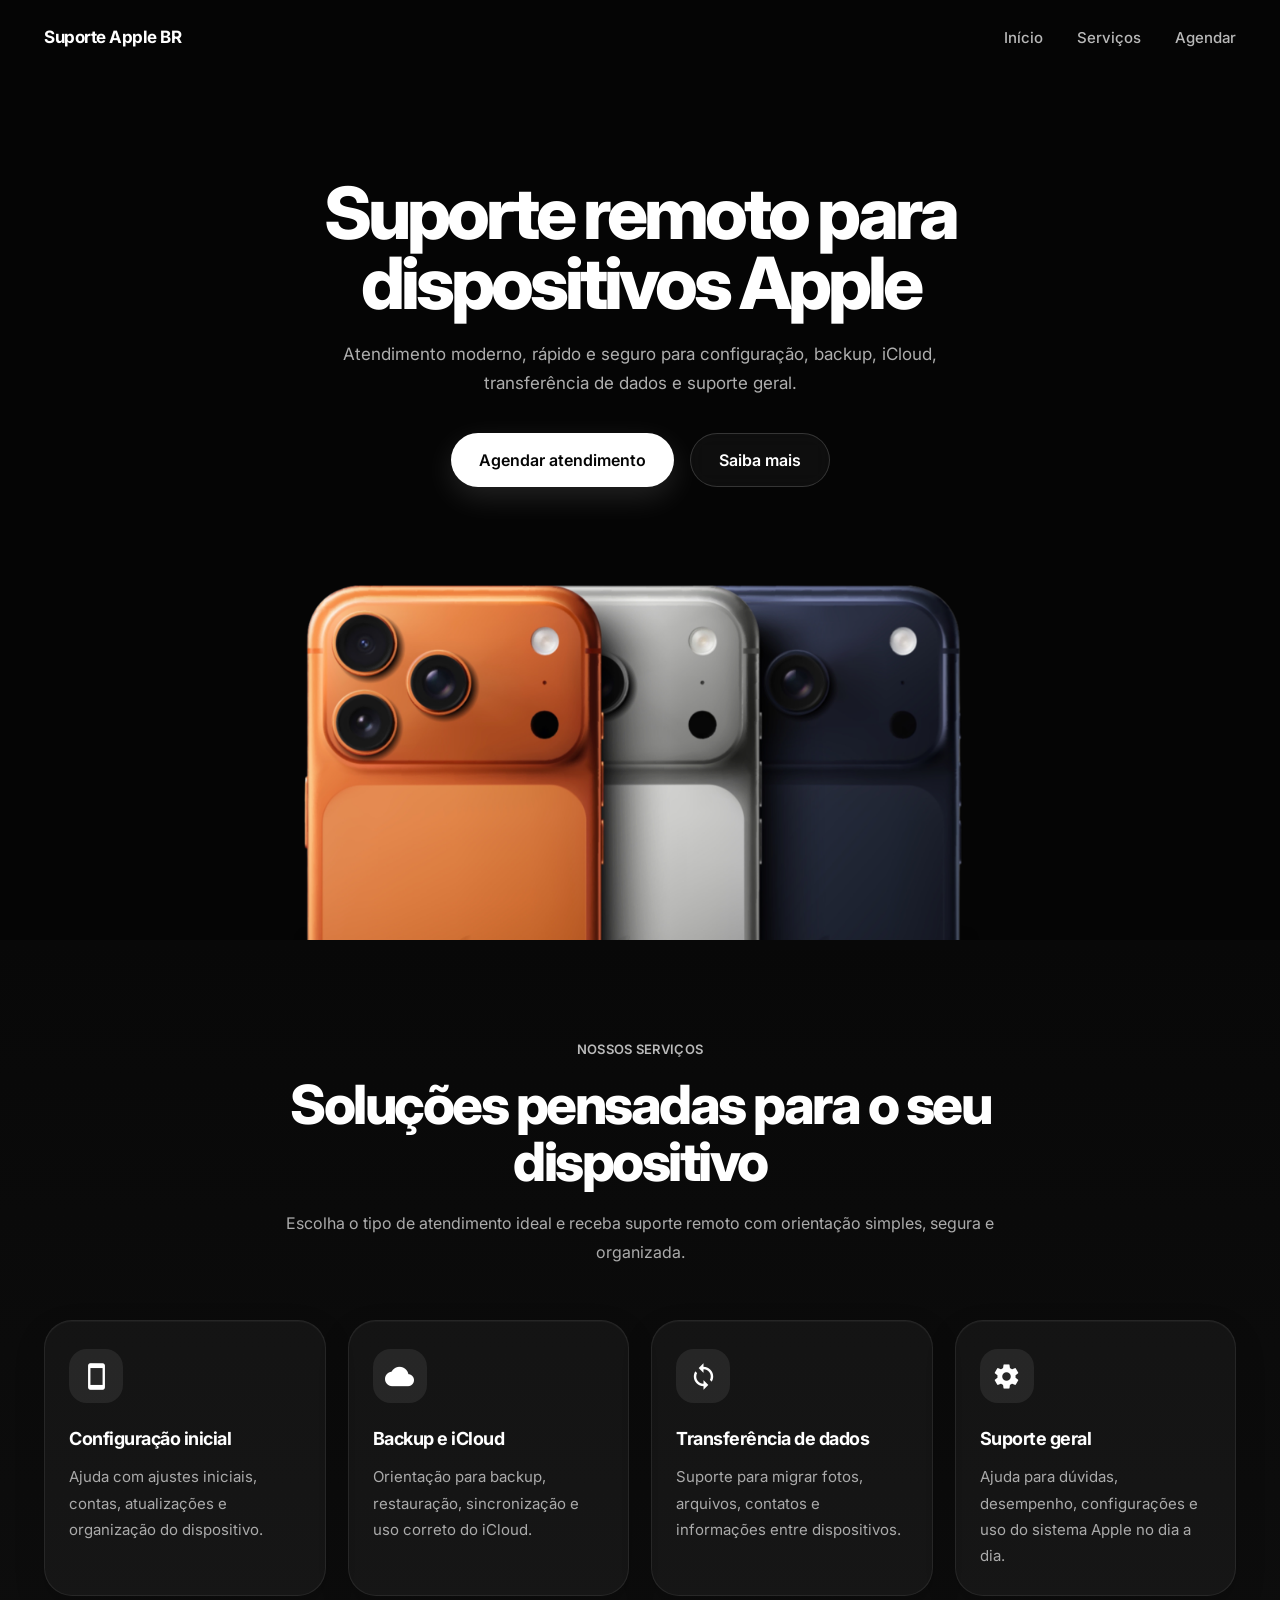
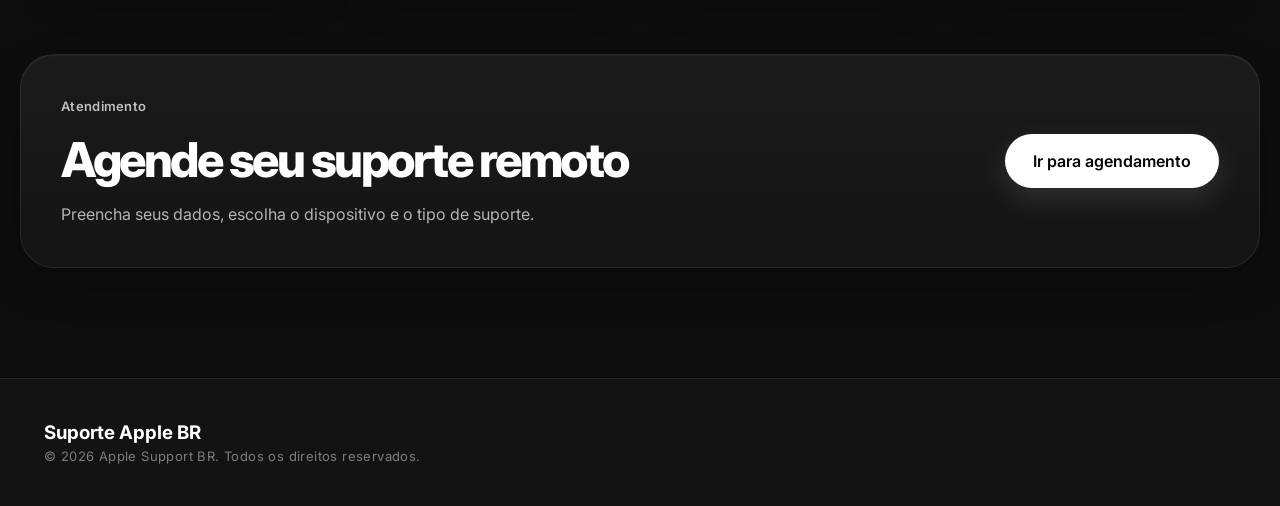
==== index.html @ 1d390153 "chore: estrutura inicial do projeto suporte apple br" ====
<!DOCTYPE html>
<html lang="pt-BR">
<head>
  <meta charset="UTF-8">
  <meta name="viewport" content="width=device-width, initial-scale=1.0">
  <title>Suporte Apple BR</title>

  <link rel="shortcut icon" href="./abas/images/applesupport.ico" type="image/x-icon">
  <link rel="preconnect" href="https://fonts.googleapis.com">
  <link rel="preconnect" href="https://fonts.gstatic.com" crossorigin>
  <link href="https://fonts.googleapis.com/css2?family=Inter:wght@400;500;600;700;800&display=swap" rel="stylesheet">
  <link href="https://fonts.googleapis.com/icon?family=Material+Icons" rel="stylesheet">

  <link rel="stylesheet" href="style.css">
</head>
<body>

  <header class="cabecalho">
    <div class="centro cabecalho-conteudo">
      <a href="./index.html" class="logo">Suporte Apple BR</a>
  
      <nav class="menu">
        <a href="#">Início</a>
        <a href="#servicos">Serviços</a>
        <a href="./abas/agendamento.html">Agendar</a>
      </nav>
    </div>
  </header>

  <main>
    <section class="inicio">
      <div class="centro inicio-conteudo">
        <div class="texto-inicio">
          <h1 class="titulo-inicio" id="titulo-dispositivo">
            Suporte remoto <br class="quebra-mobile"> para dispositivos Apple</h1>
          <p class="descricao-inicio" id="descricao-dispositivo">
            Atendimento moderno, rápido e seguro para configuração, backup, iCloud,
            transferência de dados e suporte geral.
          </p>
          <div class="botoes-inicio">
            <a href="abas/agendamento.html" class="botao botao-claro">
              <span class="negrito-mobile">Agendar atendimento</span>
            </a>
            <a href="#servicos" class="botao botao-escuro">Saiba mais</a>
          </div>
        </div>

        <div class="imagem-inicio">
          <img id="imagem-dispositivo" src="./abas/images/IMG_7301.PNG" alt="iPhone em destaque">
        </div>
      </div>
    </section>

    <section class="servicos" id="servicos">
      <div class="centro">
        <div class="topo-secao">
          <p class="mini-titulo">NOSSOS SERVIÇOS</p>
          <h2 class="titulo-secao">Soluções pensadas para o seu dispositivo</h2>
          <p class="texto-secao">
            Escolha o tipo de atendimento ideal e receba suporte remoto com orientação simples, segura e organizada.
          </p>
        </div>

        <div class="grade-servicos">
          <div class="card-servico">
            <span class="material-icons icone-servico">smartphone</span>
            <h3>Configuração inicial</h3>
            <p>Ajuda com ajustes iniciais, contas, atualizações e organização do dispositivo.</p>
          </div>
          <div class="card-servico">
            <span class="material-icons icone-servico">cloud</span>
            <h3>Backup e iCloud</h3>
            <p>Orientação para backup, restauração, sincronização e uso correto do iCloud.</p>
          </div>
          <div class="card-servico">
            <span class="material-icons icone-servico">sync</span>
            <h3>Transferência de dados</h3>
            <p>Suporte para migrar fotos, arquivos, contatos e informações entre dispositivos.</p>
          </div>
          <div class="card-servico">
            <span class="material-icons icone-servico">settings</span>
            <h3>Suporte geral</h3>
            <p>Ajuda para dúvidas, desempenho, configurações e uso do sistema Apple no dia a dia.</p>
          </div>
        </div>
      </div>
    </section>

    <section class="agendamento-destaque">
      <div class="centro caixa-destaque">
        <div class="texto-destaque">
          <p class="mini-titulo">Atendimento</p>
          <h2 class="titulo-destaque">Agende seu suporte remoto</h2>
          <p class="descricao-destaque">
            Preencha seus dados, escolha o dispositivo e o tipo de suporte.
          </p>
        </div>
        <div class="acao-destaque">
          <a href="abas/agendamento.html" class="botao botao-claro">Ir para agendamento</a>
        </div>
      </div>
    </section>
  </main>

  <footer class="rodape">
    <div class="centro rodape-conteudo">
      <div class="rodape-esquerda">
        <h3>Suporte Apple BR</h3>
        <p>© 2026 Apple Support BR. Todos os direitos reservados.</p>
      </div>
    </div>
  </footer>
</body>
</html>
---- style.css ----
:root {
  --preto-principal: #050505;
  --preto-secundario: #0d0d0d;
  --preto-rodape: #131313;
  --branco: #ffffff;
  --branco-hover: #eaeaea;
}

* {
  margin: 0;
  padding: 0;
  box-sizing: border-box;
}

html {
  scroll-behavior: smooth;
}

body {
  font-family: "Inter", sans-serif;
  background-color: var(--preto-principal);
  color: var(--branco);
  line-height: 1.5;
  overflow-x: hidden;
}

img {
  display: block;
  max-width: 100%;
}

a {
  color: inherit;
  text-decoration: none;
}

button {
  font: inherit;
}

.centro {
  width: 100%;
  max-width: 1240px;
  margin: 0 auto;
  padding: 0 24px;
}

.cabecalho {
  position: absolute;
  top: 0;
  left: 0;
  z-index: 1000;
  width: 100%;
  background-color: rgba(0, 0, 0, 0);
}

.cabecalho-conteudo {
  display: flex;
  align-items: center;
  justify-content: space-between;
  min-height: 76px;
}

.logo {
  color: var(--branco);
  font-size: 17px;
  font-weight: 700;
  letter-spacing: -0.5px;
}

.menu {
  display: flex;
  align-items: center;
  gap: 34px;
}

.menu a {
  color: rgba(255, 255, 255, 0.72);
  font-size: 15px;
  font-weight: 500;
  transition: color 0.2s ease, text-shadow 0.2s ease;
}

.menu a:hover {
  color: var(--branco);
  text-shadow: 0 0 8px rgba(255, 255, 255, 0.25);
}

.inicio {
  position: relative;
  overflow: hidden;
  padding-top: 150px;
}

.inicio-conteudo {
  position: relative;
  z-index: 1;
  display: flex;
  flex-direction: column;
  align-items: center;
  text-align: center;
}

.texto-inicio {
  max-width: 860px;
  padding-top: 28px;
}

.titulo-inicio {
  max-width: 900px;
  margin: 0 auto 22px;
  font-size: 72px;
  font-weight: 800;
  line-height: 0.97;
  letter-spacing: -4px;
}

.descricao-inicio {
  max-width: 690px;
  margin: 0 auto;
  color: rgba(255, 255, 255, 0.68);
  font-size: 17px;
  line-height: 1.75;
}

.botoes-inicio {
  display: flex;
  justify-content: center;
  gap: 16px;
  margin-top: 34px;
  flex-wrap: wrap;
}

.botao {
  display: inline-flex;
  align-items: center;
  justify-content: center;
  min-height: 54px;
  padding: 0 28px;
  border-radius: 999px;
  font-size: 16px;
  font-weight: 600;
  transition: background-color 0.2s ease, box-shadow 0.2s ease, border-color 0.2s ease;
}

.botao-claro {
  background-color: var(--branco);
  color: var(--preto-principal);
  box-shadow: 0 10px 30px rgba(255, 255, 255, 0.12);
}

.botao-claro:hover {
  background-color: var(--branco-hover);
  box-shadow: 0 0 18px rgba(255, 255, 255, 0.22);
}

.botao-escuro {
  background-color: rgba(255, 255, 255, 0.04);
  color: var(--branco);
  border: 1px solid rgba(255, 255, 255, 0.16);
  backdrop-filter: blur(10px);
}

.botao-escuro:hover {
  background-color: rgba(255, 255, 255, 0.08);
  box-shadow: 0 0 18px rgba(255, 255, 255, 0.1);
}

.imagem-inicio {
  display: flex;
  justify-content: center;
  width: 100%;
  margin-top: 44px;
  line-height: 0;
}

.imagem-inicio img {
  display: block;
  width: 100%;
  max-width: 950px;
  max-height: 700px;
  margin-bottom: -90px;
}

.servicos {
  padding: 96px 0 28px;
  background: linear-gradient(180deg, #080808 0%, #0d0d0d 100%);
  scroll-margin-top: 100px;
}

.topo-secao {
  max-width: 760px;
  margin: 0 auto 54px;
  text-align: center;
}

.mini-titulo {
  display: inline-block;
  margin-bottom: 18px;
  color: rgba(255, 255, 255, 0.72);
  font-size: 13px;
  font-weight: 600;
  letter-spacing: 0.3px;
}

.titulo-secao {
  margin-bottom: 18px;
  font-size: 54px;
  font-weight: 800;
  line-height: 1.05;
  letter-spacing: -2.5px;
}

.texto-secao {
  color: rgba(255, 255, 255, 0.66);
  font-size: 16px;
  line-height: 1.8;
}

.grade-servicos {
  display: grid;
  grid-template-columns: repeat(4, 1fr);
  gap: 22px;
}

.card-servico {
  min-height: 240px;
  padding: 28px 24px 26px;
  background-color: rgba(255, 255, 255, 0.04);
  border: 1px solid rgba(255, 255, 255, 0.08);
  border-radius: 28px;
  box-shadow: inset 0 1px 0 rgba(255, 255, 255, 0.03), 0 12px 30px rgba(0, 0, 0, 0.18);
  transition: border-color 0.2s ease, background-color 0.2s ease, box-shadow 0.2s ease;
}

.card-servico:hover {
  background-color: rgba(255, 255, 255, 0.05);
  border-color: rgba(255, 255, 255, 0.16);
  box-shadow: inset 0 1px 0 rgba(255, 255, 255, 0.03), 0 0 18px rgba(255, 255, 255, 0.08);
}

.icone-servico {
  display: inline-flex;
  align-items: center;
  justify-content: center;
  width: 54px;
  height: 54px;
  margin-bottom: 22px;
  background-color: rgba(255, 255, 255, 0.08);
  color: var(--branco);
  font-size: 29px;
  border-radius: 18px;
}

.card-servico h3 {
  margin-bottom: 12px;
  font-size: 18px;
  font-weight: 700;
  letter-spacing: -0.5px;
}

.card-servico p {
  color: rgba(255, 255, 255, 0.64);
  font-size: 15px;
  line-height: 1.75;
}

.agendamento-destaque {
  padding: 30px 0 110px;
  background-color: var(--preto-secundario);
}

.caixa-destaque {
  display: flex;
  align-items: center;
  justify-content: space-between;
  gap: 28px;
  padding: 38px 40px;
  background: linear-gradient(180deg, rgba(255, 255, 255, 0.06), rgba(255, 255, 255, 0.03));
  border: 1px solid rgba(255, 255, 255, 0.08);
  border-radius: 34px;
  box-shadow: inset 0 1px 0 rgba(255, 255, 255, 0.04), 0 16px 40px rgba(0, 0, 0, 0.22);
  transition: border-color 0.2s ease, box-shadow 0.2s ease;
}

.caixa-destaque:hover {
  border-color: rgba(255, 255, 255, 0.35);
  box-shadow: inset 0 1px 0 rgba(255, 255, 255, 0.04), 0 0 20px rgba(255, 255, 255, 0.08);
}

.texto-destaque {
  max-width: 680px;
}

.titulo-destaque {
  margin-bottom: 14px;
  font-size: 48px;
  font-weight: 800;
  line-height: 1.06;
  letter-spacing: -2.5px;
}

.descricao-destaque {
  color: rgba(255, 255, 255, 0.68);
  font-size: 16px;
  line-height: 1.8;
}


.rodape {
  padding: 40px 0;
  background-color: var(--preto-rodape);
  border-top: 1px solid rgba(255, 255, 255, 0.08);
}

.rodape-conteudo {
  display: flex;
  align-items: center;
  justify-content: space-between;
  flex-wrap: wrap;
}

.rodape-esquerda p {
  color: rgba(255, 255, 255, 0.45);
  font-size: 13px;
  letter-spacing: 0.4px;
}

.rodape-direita {
  display: flex;
  gap: 28px;
}

.rodape-direita a {
  color: rgba(255, 255, 255, 0.45);
  font-size: 12px;
  letter-spacing: 1px;
}

.rodape-direita a:hover {
  color: var(--branco);
}

.quebra-mobile {
  display: none;
}

@media (max-width: 1024px) {
  .centro {
    padding: 0 24px;
  }

  .menu {
    display: none;
  }

  .inicio {
    position: relative;
    z-index: 1;
    min-height: auto;
    padding-top: 100px;
    padding-bottom: 0;
  }

  .quebra-mobile {
    display: block;
  }

  .inicio-conteudo {
    display: flex;
    flex-direction: column;
    align-items: center;
    min-height: auto;
    padding-bottom: 0;
    text-align: center;
  }

  .texto-inicio {
    padding-top: 35px;
  }

  .titulo-inicio {
    font-size: 37px;
    line-height: 1.1;
  }

  .descricao-inicio {
    color: rgba(255, 255, 255, 0.6);
    font-size: 16px;
  }

  .botoes-inicio {
    flex-direction: column;
    width: 100%;
    gap: 17px;
  }

  .negrito-mobile {
    font-weight: 800;
  }

  .botao {
    width: 100%;
  }

  .imagem-inicio {
    position: relative;
    z-index: 1;
    display: flex;
    justify-content: center;
    width: 100%;
    margin-top: 40px;
    margin-bottom: 0;
    overflow: hidden;
    line-height: 0;
  }

  .imagem-inicio img {
    display: block;
    width: 100%;
    max-width: 950px;
    margin-bottom: 0;
    position: static;
    transform: translateY(30px) scale(1.3);
  }

  .servicos {
    z-index: 0;
    padding-top: 60px;
    padding-bottom: 40px;
  }

  .titulo-secao {
    font-size: 35px;
  }

  .grade-servicos {
    grid-template-columns: 1fr;
    gap: 16px;
  }

  .card-servico {
    min-height: auto;
  }

  .agendamento-destaque::before {
    content: "";
    display: block;
    width: 150px;
    height: 1px;
    margin: 0 auto 50px;
    background-color: rgba(255, 255, 255, 0.1);
  }

  .caixa-destaque {
    flex-direction: column;
    width: auto;
    margin: 0 10px;
    padding: 40px 24px;
    gap: 30px;
    text-align: center;
  }

  .titulo-destaque {
    font-size: 29px;
  }

  .acao-destaque {
    width: 100%;
  }
}
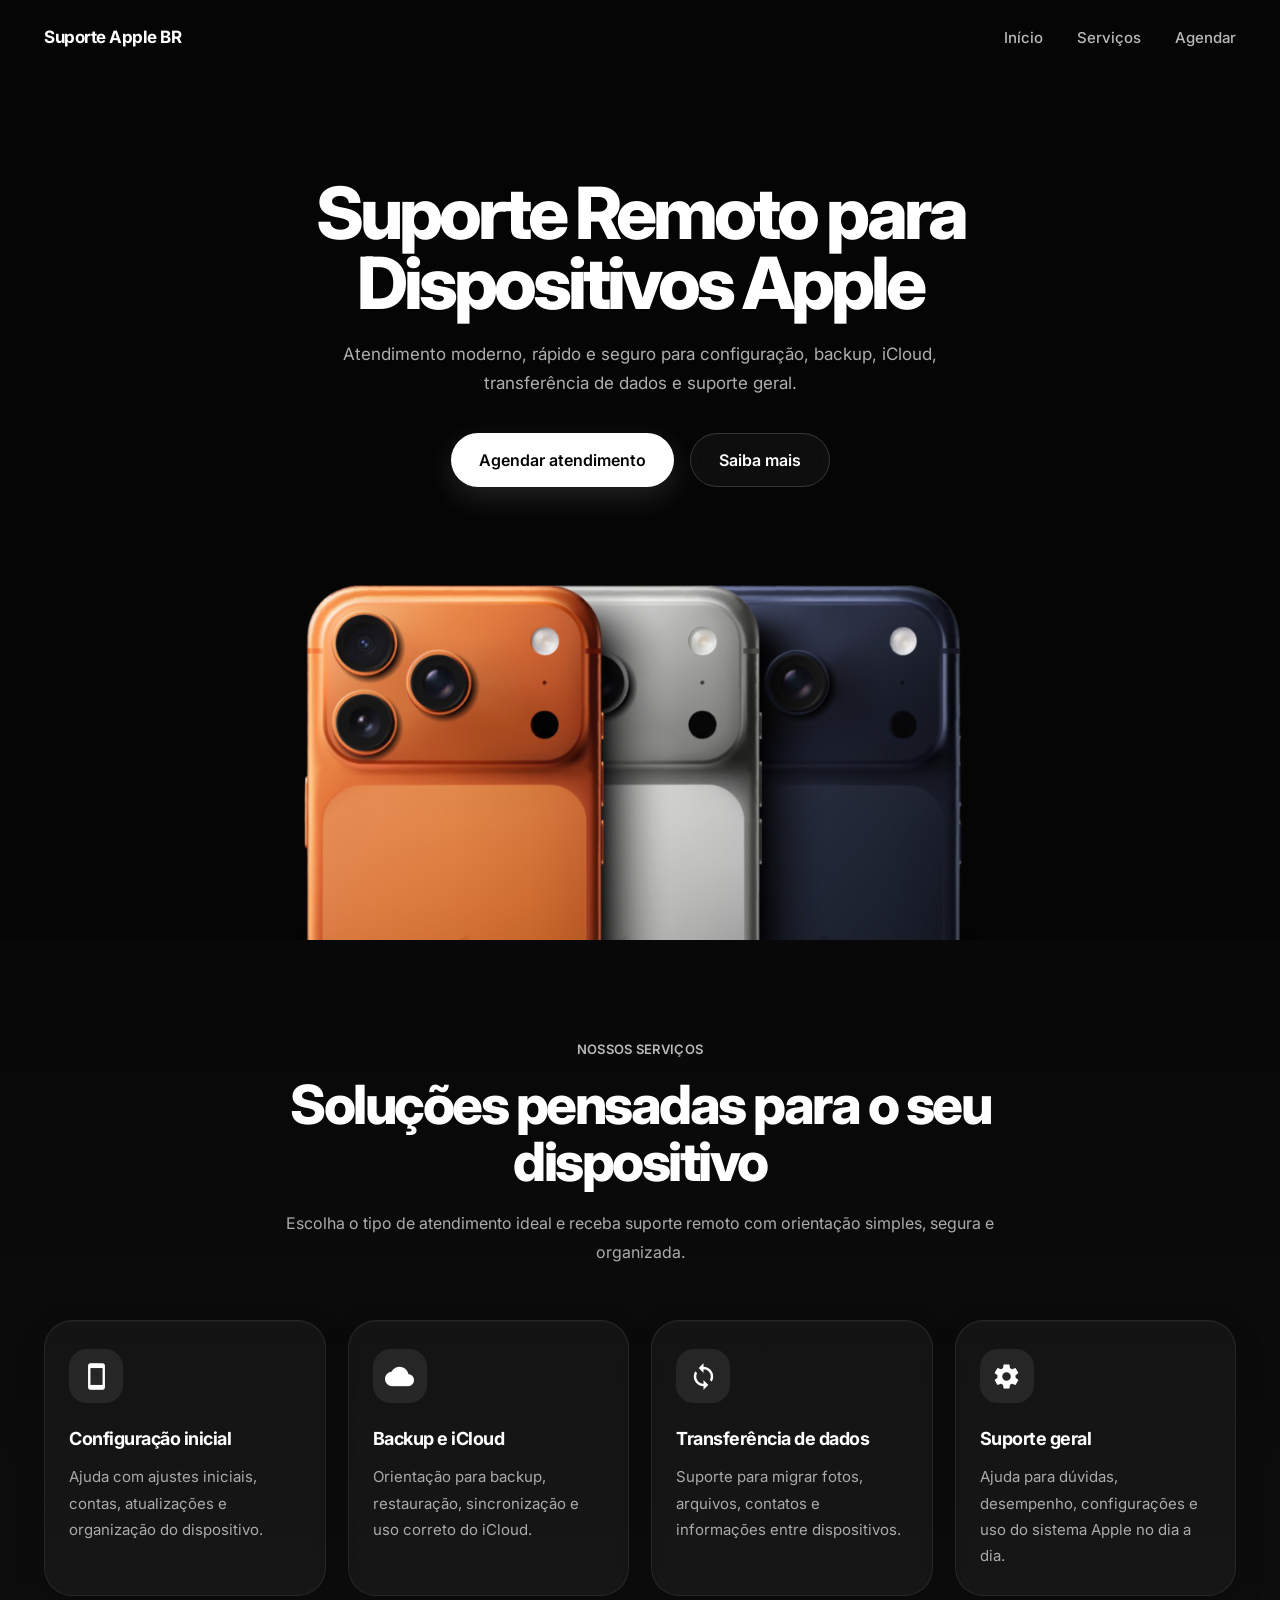
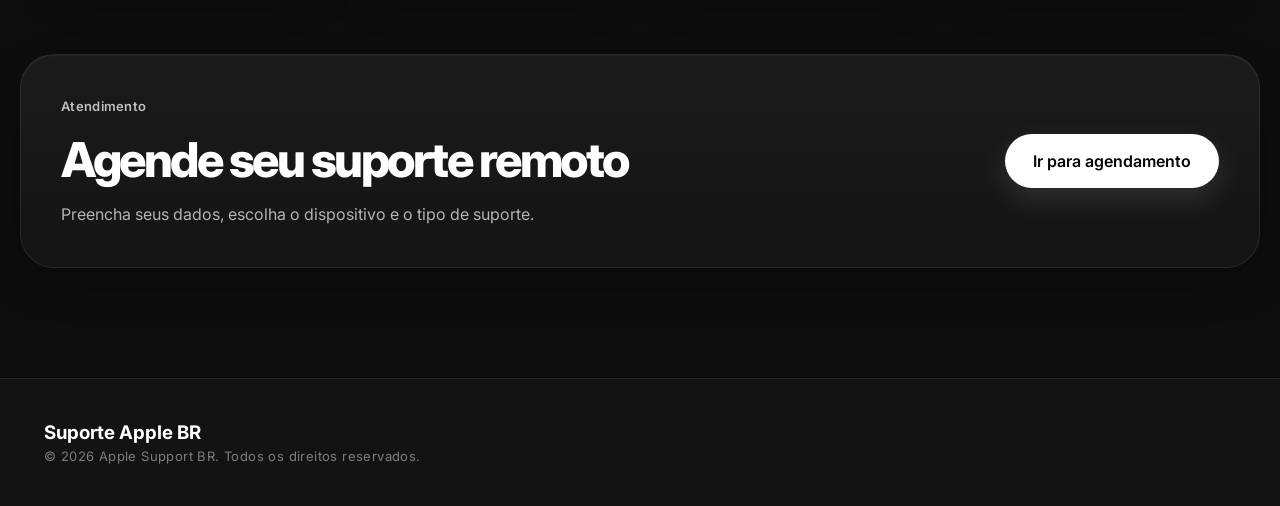
==== commit d90f030f: "style: ajusta título mobile da página inicial" ====
--- a/index.html
+++ b/index.html
@@ -32,7 +32,7 @@
       <div class="centro inicio-conteudo">
         <div class="texto-inicio">
           <h1 class="titulo-inicio" id="titulo-dispositivo">
-            Suporte remoto <br class="quebra-mobile"> para dispositivos Apple</h1>
+            Suporte Remoto para <br class="quebra-mobile"> Dispositivos Apple</h1>
           <p class="descricao-inicio" id="descricao-dispositivo">
             Atendimento moderno, rápido e seguro para configuração, backup, iCloud,
             transferência de dados e suporte geral.
@@ -111,4 +111,4 @@
     </div>
   </footer>
 </body>
-</html>+</html>
--- a/style.css
+++ b/style.css
@@ -380,8 +380,10 @@
   }
 
   .titulo-inicio {
-    font-size: 37px;
-    line-height: 1.1;
+    max-width: 340px;
+    font-size: 34px;
+    line-height: 1.18;
+    letter-spacing: -1.5px;
   }
 
   .descricao-inicio {
